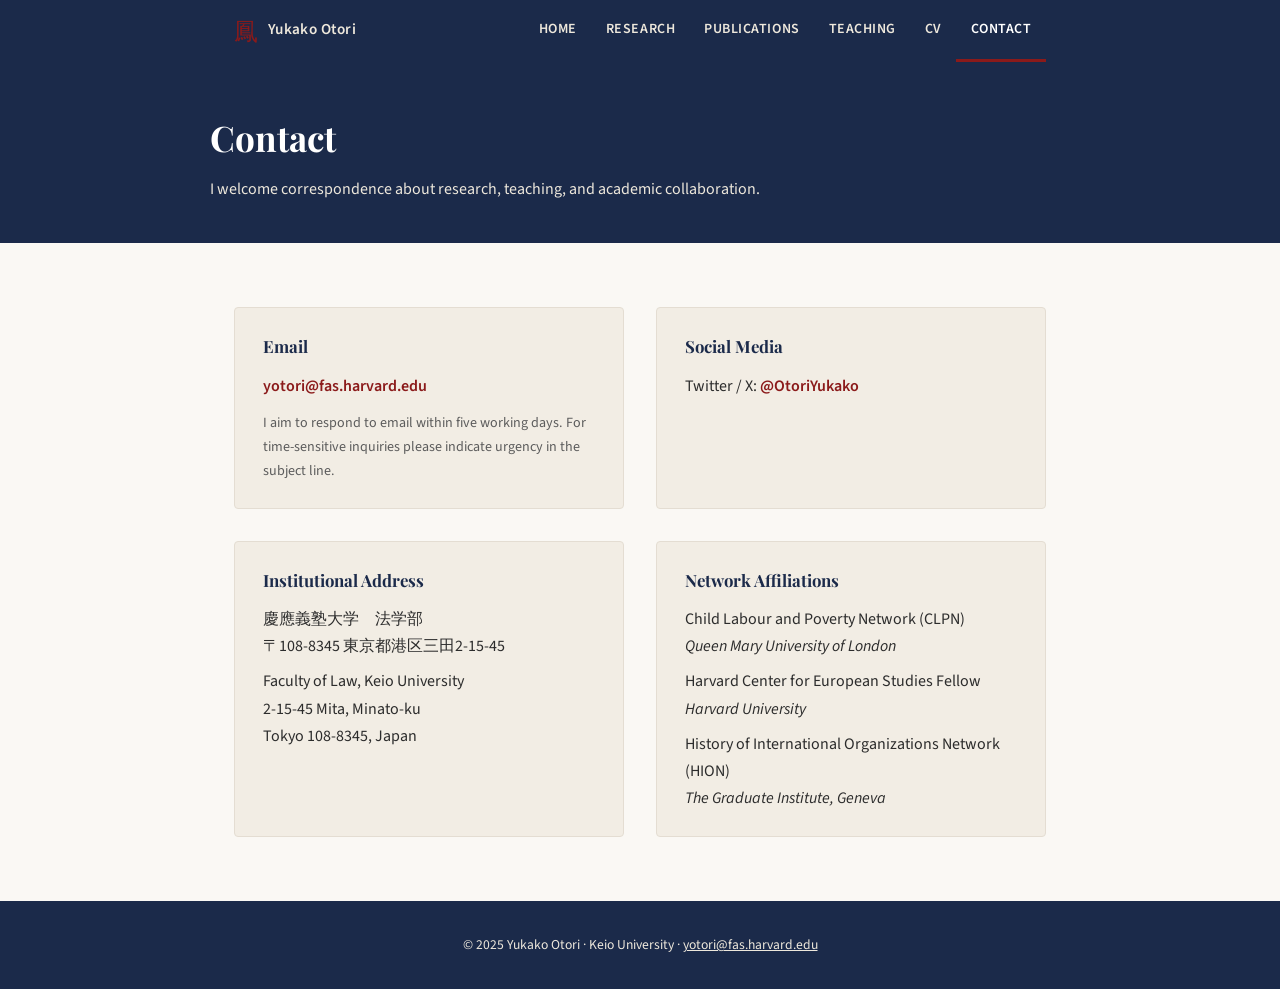
==== contact.html @ ee52f4d5 "Initial site: Yukako Otori academic website for GitHub Pages Six-page static site with design system" ====
<!DOCTYPE html>
<html lang="en">
<head>
  <meta charset="UTF-8">
  <meta name="viewport" content="width=device-width, initial-scale=1.0">
  <title>Contact — Yukako Otori</title>
  <meta name="description" content="Contact information for Yukako Otori, Associate Professor at Keio University.">
  <link rel="preconnect" href="https://fonts.googleapis.com">
  <link rel="preconnect" href="https://fonts.gstatic.com" crossorigin>
  <link href="https://fonts.googleapis.com/css2?family=Playfair+Display:ital,wght@0,400;0,600;0,700;1,400&family=Source+Sans+3:ital,wght@0,300;0,400;0,600;1,400&display=swap" rel="stylesheet">
  <link rel="stylesheet" href="assets/css/style.css">
</head>
<body>
  <a class="skip-link" href="#main-content">Skip to main content</a>

  <nav role="navigation" aria-label="Primary navigation">
    <div class="nav-inner">
      <a href="index.html" class="nav-brand" aria-label="Yukako Otori — Home">
        <span class="kanji" aria-hidden="true">鳳</span>
        <span class="name">Yukako Otori</span>
      </a>
      <button class="nav-toggle" id="nav-toggle" aria-expanded="false" aria-controls="nav-links" aria-label="Toggle navigation menu">
        <span class="hamburger" aria-hidden="true">
          <span></span><span></span><span></span>
        </span>
      </button>
      <ul class="nav-links" id="nav-links" role="list">
        <li><a href="index.html">Home</a></li>
        <li><a href="research.html">Research</a></li>
        <li><a href="publications.html">Publications</a></li>
        <li><a href="teaching.html">Teaching</a></li>
        <li><a href="cv.html">CV</a></li>
        <li><a href="contact.html" aria-current="page">Contact</a></li>
      </ul>
    </div>
  </nav>

  <header class="page-header" role="banner">
    <h1>Contact</h1>
    <p>I welcome correspondence about research, teaching, and academic collaboration.</p>
  </header>

  <main id="main-content">
    <div class="container">

      <div class="contact-grid mt-2">

        <div class="contact-card">
          <h3>Email</h3>
          <p><a href="mailto:yotori@fas.harvard.edu">yotori@fas.harvard.edu</a></p>
          <p style="font-size:0.88rem; color:var(--muted); margin-top:0.75rem;">
            I aim to respond to email within five working days. For time-sensitive inquiries please
            indicate urgency in the subject line.
          </p>
        </div>

        <div class="contact-card">
          <h3>Social Media</h3>
          <p>
            Twitter / X:
            <a href="https://twitter.com/OtoriYukako" target="_blank" rel="noopener noreferrer">@OtoriYukako</a>
          </p>
        </div>

        <div class="contact-card">
          <h3>Institutional Address</h3>
          <p lang="ja">
            慶應義塾大学　法学部<br>
            〒108-8345 東京都港区三田2-15-45
          </p>
          <p>
            Faculty of Law, Keio University<br>
            2-15-45 Mita, Minato-ku<br>
            Tokyo 108-8345, Japan
          </p>
        </div>

        <div class="contact-card">
          <h3>Network Affiliations</h3>
          <p>
            Child Labour and Poverty Network (CLPN)<br>
            <em>Queen Mary University of London</em>
          </p>
          <p>
            Harvard Center for European Studies Fellow<br>
            <em>Harvard University</em>
          </p>
          <p>
            History of International Organizations Network (HION)<br>
            <em>The Graduate Institute, Geneva</em>
          </p>
        </div>

      </div>

    </div>
  </main>

  <footer role="contentinfo">
    <p>&copy; <time datetime="2025">2025</time> Yukako Otori &middot; Keio University &middot;
      <a href="mailto:yotori@fas.harvard.edu">yotori@fas.harvard.edu</a>
    </p>
  </footer>

  <script src="assets/js/nav.js"></script>
</body>
</html>
---- assets/css/style.css ----
/* ============================================================
   Yukako Otori — Academic Website Design System
   ============================================================ */

/* --- Google Fonts --- */
@import url('https://fonts.googleapis.com/css2?family=Playfair+Display:ital,wght@0,400;0,600;0,700;1,400&family=Source+Sans+3:ital,wght@0,300;0,400;0,600;1,400&display=swap');

/* --- Custom Properties --- */
:root {
  --ivory:    #FAF8F4;
  --ivory-alt:#F2EDE4;
  --navy:     #1B2A4A;
  --crimson:  #8B1A1A;
  --text:     #2C2C2C;
  --muted:    #5C5C5C;
  --nav-text: #EEE8DC;
  --radius:   4px;
  --max-w:    860px;
  --nav-h:    60px;
}

/* --- Reset --- */
*, *::before, *::after { box-sizing: border-box; margin: 0; padding: 0; }

html { scroll-behavior: smooth; }

body {
  background: var(--ivory);
  color: var(--text);
  font-family: 'Source Sans 3', system-ui, sans-serif;
  font-size: 1rem;
  line-height: 1.7;
  -webkit-font-smoothing: antialiased;
}

/* --- Accessibility: Skip Link --- */
.skip-link {
  position: absolute;
  top: -999px;
  left: 0;
  background: var(--crimson);
  color: #fff;
  padding: 0.5rem 1rem;
  z-index: 1000;
  font-size: 0.9rem;
  text-decoration: none;
  border-radius: 0 0 var(--radius) var(--radius);
}
.skip-link:focus { top: 0; }

/* --- Focus Visible --- */
*:focus-visible {
  outline: 3px solid var(--crimson);
  outline-offset: 2px;
}
*:focus:not(:focus-visible) { outline: none; }

/* --- Navigation --- */
nav[role="navigation"] {
  position: sticky;
  top: 0;
  z-index: 100;
  background: var(--navy);
  height: var(--nav-h);
  display: flex;
  align-items: center;
}

.nav-inner {
  max-width: var(--max-w);
  margin: 0 auto;
  padding: 0 1.5rem;
  width: 100%;
  display: flex;
  align-items: center;
  justify-content: space-between;
}

.nav-brand {
  display: flex;
  align-items: center;
  gap: 0.6rem;
  text-decoration: none;
}

.nav-brand .kanji {
  font-family: 'Playfair Display', Georgia, serif;
  font-size: 1.5rem;
  color: var(--crimson);
  line-height: 1;
}

.nav-brand .name {
  font-family: 'Source Sans 3', sans-serif;
  font-size: 0.95rem;
  font-weight: 600;
  color: var(--nav-text);
  letter-spacing: 0.03em;
}

.nav-links {
  display: flex;
  list-style: none;
  gap: 0;
}

.nav-links a {
  display: block;
  padding: 0 0.9rem;
  line-height: var(--nav-h);
  color: var(--nav-text);
  text-decoration: none;
  font-size: 0.875rem;
  font-weight: 600;
  letter-spacing: 0.04em;
  text-transform: uppercase;
  border-bottom: 3px solid transparent;
  transition: border-color 0.15s, color 0.15s;
}

.nav-links a:hover,
.nav-links a[aria-current="page"] {
  color: #fff;
  border-bottom-color: var(--crimson);
}

/* Hamburger */
.nav-toggle {
  display: none;
  background: none;
  border: none;
  cursor: pointer;
  padding: 8px;
  min-width: 44px;
  min-height: 44px;
  align-items: center;
  justify-content: center;
}

.hamburger {
  display: flex;
  flex-direction: column;
  gap: 5px;
}

.hamburger span {
  display: block;
  width: 22px;
  height: 2px;
  background: var(--nav-text);
  border-radius: 2px;
  transition: transform 0.2s, opacity 0.2s;
}

.nav-toggle[aria-expanded="true"] .hamburger span:nth-child(1) {
  transform: translateY(7px) rotate(45deg);
}
.nav-toggle[aria-expanded="true"] .hamburger span:nth-child(2) {
  opacity: 0;
}
.nav-toggle[aria-expanded="true"] .hamburger span:nth-child(3) {
  transform: translateY(-7px) rotate(-45deg);
}

/* --- Container --- */
.container {
  max-width: var(--max-w);
  margin: 0 auto;
  padding: 0 1.5rem;
}

/* --- Hero --- */
.hero {
  background: var(--ivory);
  padding: 4rem 1.5rem;
}

.hero-inner {
  max-width: var(--max-w);
  margin: 0 auto;
  display: grid;
  grid-template-columns: 1fr 280px;
  gap: 3rem;
  align-items: center;
}

.hero-text h1 {
  font-family: 'Playfair Display', Georgia, serif;
  font-size: 2.6rem;
  line-height: 1.15;
  color: var(--navy);
  margin-bottom: 0.25rem;
}

.hero-text .subtitle {
  font-size: 1.05rem;
  color: var(--crimson);
  font-weight: 600;
  letter-spacing: 0.02em;
  margin-bottom: 1.25rem;
}

.hero-text p {
  color: var(--text);
  font-size: 1rem;
  max-width: 540px;
}

.hero-image-wrap {
  filter: drop-shadow(0 4px 20px rgba(27, 42, 74, 0.18));
}

.hero-image-wrap picture,
.hero-image-wrap img {
  width: 100%;
  height: auto;
  display: block;
  border-radius: 3px;
}

/* --- News Strip --- */
.news-strip {
  background: var(--ivory-alt);
  border-top: 1px solid #E4DDD2;
  padding: 2.5rem 1.5rem;
}

.news-strip h2 {
  font-family: 'Playfair Display', Georgia, serif;
  font-size: 1.4rem;
  color: var(--navy);
  margin-bottom: 1.25rem;
}

.news-list {
  list-style: none;
  display: flex;
  flex-direction: column;
  gap: 0.85rem;
}

.news-list li {
  display: flex;
  gap: 1rem;
  align-items: baseline;
  font-size: 0.95rem;
}

.news-list time {
  color: var(--muted);
  font-size: 0.8rem;
  font-weight: 600;
  letter-spacing: 0.04em;
  text-transform: uppercase;
  white-space: nowrap;
  min-width: 90px;
}

/* --- Page Header --- */
.page-header {
  background: var(--navy);
  padding: 3rem 1.5rem 2.5rem;
}

.page-header h1 {
  font-family: 'Playfair Display', Georgia, serif;
  font-size: 2.2rem;
  color: #fff;
  max-width: var(--max-w);
  margin: 0 auto;
}

.page-header p {
  color: var(--nav-text);
  max-width: var(--max-w);
  margin: 0.5rem auto 0;
  font-size: 1rem;
}

/* --- Main Content --- */
main {
  padding: 3rem 1.5rem 4rem;
}

/* --- Section titles --- */
h2.section-title {
  font-family: 'Playfair Display', Georgia, serif;
  font-size: 1.6rem;
  color: var(--navy);
  margin-bottom: 1.25rem;
  padding-bottom: 0.5rem;
  border-bottom: 2px solid var(--ivory-alt);
}

h3.sub-title {
  font-family: 'Playfair Display', Georgia, serif;
  font-size: 1.15rem;
  color: var(--navy);
  margin-bottom: 0.5rem;
}

/* --- Research page --- */
.research-section {
  margin-bottom: 3rem;
}

.book-card {
  background: var(--ivory-alt);
  border-left: 4px solid var(--crimson);
  border-radius: 0 var(--radius) var(--radius) 0;
  padding: 1.5rem 1.75rem;
  margin-bottom: 1.5rem;
}

.book-card h3 {
  font-family: 'Playfair Display', Georgia, serif;
  font-size: 1.2rem;
  color: var(--navy);
  margin-bottom: 0.5rem;
}

.book-card .book-status {
  display: inline-block;
  background: var(--crimson);
  color: #fff;
  font-size: 0.72rem;
  font-weight: 700;
  letter-spacing: 0.08em;
  text-transform: uppercase;
  padding: 0.2em 0.6em;
  border-radius: 2px;
  margin-bottom: 0.75rem;
}

.interests-list {
  list-style: none;
  display: flex;
  flex-wrap: wrap;
  gap: 0.5rem;
  margin-top: 0.75rem;
}

.interests-list li {
  background: var(--navy);
  color: var(--nav-text);
  font-size: 0.8rem;
  font-weight: 600;
  letter-spacing: 0.04em;
  padding: 0.3em 0.75em;
  border-radius: 20px;
}

.network-grid {
  display: grid;
  grid-template-columns: repeat(auto-fit, minmax(220px, 1fr));
  gap: 1rem;
  margin-top: 0.75rem;
}

.network-card {
  background: var(--ivory-alt);
  border: 1px solid #E4DDD2;
  border-radius: var(--radius);
  padding: 1rem 1.25rem;
}

.network-card strong {
  display: block;
  color: var(--navy);
  font-size: 0.9rem;
  margin-bottom: 0.2rem;
}

.network-card span {
  color: var(--muted);
  font-size: 0.83rem;
}

/* --- Publications --- */
.pub-section {
  margin-bottom: 3rem;
}

.pub-lang-label {
  display: inline-block;
  font-size: 0.72rem;
  font-weight: 700;
  letter-spacing: 0.08em;
  text-transform: uppercase;
  padding: 0.2em 0.6em;
  border-radius: 2px;
  margin-bottom: 1rem;
}

.pub-lang-label.en { background: var(--navy); color: var(--nav-text); }
.pub-lang-label.ja { background: var(--crimson); color: #fff; }

.pub-list {
  list-style: none;
  display: flex;
  flex-direction: column;
  gap: 1.5rem;
}

.pub-item {
  padding-bottom: 1.5rem;
  border-bottom: 1px solid #E4DDD2;
}

.pub-item:last-child { border-bottom: none; }

.pub-item .pub-authors {
  font-size: 0.9rem;
  color: var(--muted);
}

.pub-item .pub-title {
  font-family: 'Playfair Display', Georgia, serif;
  font-size: 1.05rem;
  color: var(--navy);
  margin: 0.1rem 0;
}

.pub-item .pub-venue {
  font-size: 0.9rem;
  color: var(--text);
  font-style: italic;
}

.pub-item .pub-note {
  font-size: 0.85rem;
  color: var(--muted);
  margin-top: 0.25rem;
}

.pub-item .pub-badge {
  display: inline-block;
  background: var(--ivory-alt);
  border: 1px solid #E4DDD2;
  color: var(--crimson);
  font-size: 0.72rem;
  font-weight: 700;
  letter-spacing: 0.06em;
  text-transform: uppercase;
  padding: 0.2em 0.6em;
  border-radius: 2px;
  margin-top: 0.4rem;
}

/* --- Teaching --- */
.teaching-section { margin-bottom: 2.5rem; }

.course-table {
  width: 100%;
  border-collapse: collapse;
  font-size: 0.9rem;
  margin-top: 0.75rem;
}

.course-table th {
  background: var(--navy);
  color: var(--nav-text);
  text-align: left;
  padding: 0.6rem 0.75rem;
  font-size: 0.8rem;
  font-weight: 700;
  letter-spacing: 0.04em;
  text-transform: uppercase;
}

.course-table td {
  padding: 0.6rem 0.75rem;
  border-bottom: 1px solid #E4DDD2;
  vertical-align: top;
}

.course-table tr:nth-child(even) td { background: var(--ivory-alt); }

.philosophy-block {
  background: var(--ivory-alt);
  border-left: 4px solid var(--navy);
  padding: 1.25rem 1.5rem;
  border-radius: 0 var(--radius) var(--radius) 0;
  font-style: italic;
  color: var(--text);
  margin-top: 0.75rem;
}

/* --- CV --- */
.cv-download-bar {
  background: var(--ivory-alt);
  border: 1px solid #E4DDD2;
  border-radius: var(--radius);
  padding: 1rem 1.5rem;
  display: flex;
  align-items: center;
  justify-content: space-between;
  gap: 1rem;
  margin-bottom: 2.5rem;
}

.btn {
  display: inline-block;
  background: var(--navy);
  color: var(--nav-text);
  padding: 0.6rem 1.4rem;
  border-radius: var(--radius);
  text-decoration: none;
  font-size: 0.875rem;
  font-weight: 700;
  letter-spacing: 0.04em;
  text-transform: uppercase;
  transition: background 0.15s;
  min-height: 44px;
  line-height: 1.6;
}

.btn:hover { background: var(--crimson); }

.cv-section { margin-bottom: 2.5rem; }

.cv-section h2 {
  font-family: 'Playfair Display', Georgia, serif;
  font-size: 1.35rem;
  color: var(--navy);
  border-bottom: 2px solid var(--crimson);
  padding-bottom: 0.4rem;
  margin-bottom: 1rem;
}

.cv-entry {
  display: grid;
  grid-template-columns: 110px 1fr;
  gap: 0.5rem 1.5rem;
  margin-bottom: 1rem;
  align-items: baseline;
}

.cv-entry .cv-year {
  color: var(--muted);
  font-size: 0.85rem;
  font-weight: 600;
  text-align: right;
  padding-top: 0.05rem;
}

.cv-entry .cv-detail strong { color: var(--navy); }
.cv-entry .cv-detail em { color: var(--muted); font-style: normal; }
.cv-entry .cv-detail p { font-size: 0.92rem; }

/* --- Contact --- */
.contact-grid {
  display: grid;
  grid-template-columns: 1fr 1fr;
  gap: 2rem;
  margin-top: 0.5rem;
}

.contact-card {
  background: var(--ivory-alt);
  border: 1px solid #E4DDD2;
  border-radius: var(--radius);
  padding: 1.5rem 1.75rem;
}

.contact-card h3 {
  font-family: 'Playfair Display', Georgia, serif;
  font-size: 1.05rem;
  color: var(--navy);
  margin-bottom: 0.75rem;
}

.contact-card a {
  color: var(--crimson);
  text-decoration: none;
  font-weight: 600;
}

.contact-card a:hover { text-decoration: underline; }

.contact-card p + p { margin-top: 0.5rem; }

/* --- Footer --- */
footer[role="contentinfo"] {
  background: var(--navy);
  color: var(--nav-text);
  text-align: center;
  padding: 2rem 1.5rem;
  font-size: 0.85rem;
}

footer a {
  color: var(--nav-text);
  text-decoration: underline;
}

/* --- Utility --- */
.mt-1 { margin-top: 0.5rem; }
.mt-2 { margin-top: 1rem; }
.mt-3 { margin-top: 1.5rem; }
.mt-4 { margin-top: 2rem; }
p + p { margin-top: 0.75rem; }

/* --- Responsive: Tablet (≤768px) --- */
@media (max-width: 768px) {
  .hero-inner {
    grid-template-columns: 1fr;
  }

  .hero-image-wrap {
    max-width: 260px;
    margin: 0 auto;
    order: -1;
  }

  .hero-text h1 { font-size: 2rem; }

  .contact-grid {
    grid-template-columns: 1fr;
  }

  .cv-entry {
    grid-template-columns: 80px 1fr;
  }

  .network-grid {
    grid-template-columns: 1fr;
  }
}

/* --- Responsive: Mobile (≤600px) --- */
@media (max-width: 600px) {
  :root { --nav-h: 56px; }

  .nav-toggle {
    display: flex;
  }

  .nav-links {
    display: none;
    position: absolute;
    top: var(--nav-h);
    left: 0;
    right: 0;
    background: var(--navy);
    flex-direction: column;
    padding: 0.5rem 0 1rem;
    border-top: 1px solid rgba(255,255,255,0.1);
  }

  .nav-links.open { display: flex; }

  .nav-links a {
    line-height: 1;
    padding: 0.85rem 1.5rem;
    border-bottom: none;
    border-left: 3px solid transparent;
    font-size: 0.9rem;
  }

  .nav-links a:hover,
  .nav-links a[aria-current="page"] {
    border-left-color: var(--crimson);
    border-bottom-color: transparent;
  }

  .hero { padding: 2.5rem 1rem; }
  .hero-text h1 { font-size: 1.75rem; }

  main { padding: 2rem 1rem 3rem; }

  .page-header { padding: 2rem 1rem 1.75rem; }
  .page-header h1 { font-size: 1.75rem; }

  .cv-download-bar {
    flex-direction: column;
    align-items: flex-start;
  }

  .course-table { font-size: 0.82rem; }

  .news-list li { flex-direction: column; gap: 0.2rem; }
}
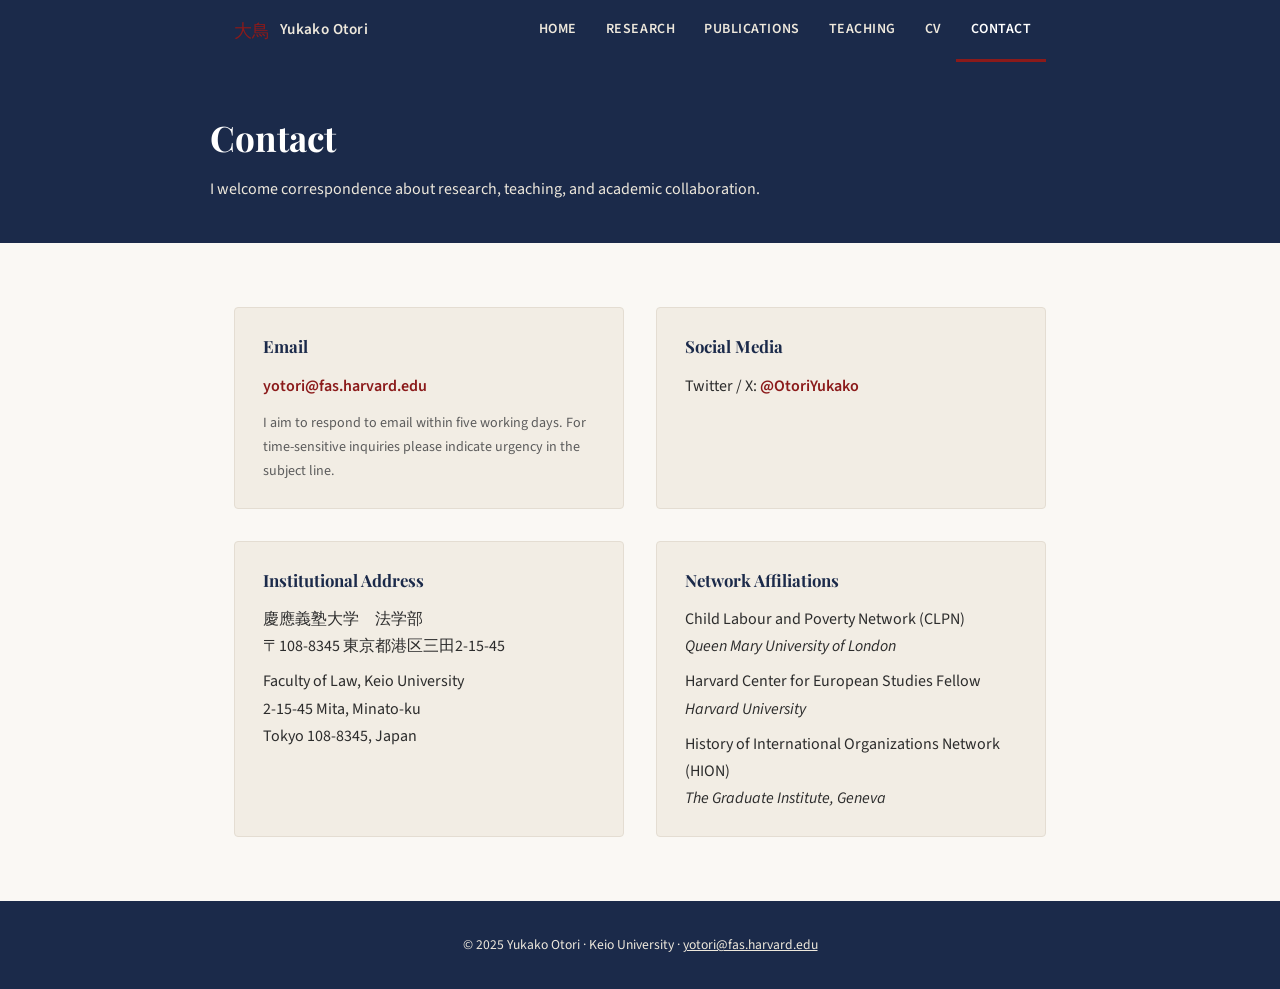
==== commit 926aa633: "Replace nav brand mark 鳳 with correct surname 大鳥 Co-Authored-By: Claude Sonnet 4.6 <noreply@anthropi" ====
--- a/contact.html
+++ b/contact.html
@@ -16,7 +16,7 @@
   <nav role="navigation" aria-label="Primary navigation">
     <div class="nav-inner">
       <a href="index.html" class="nav-brand" aria-label="Yukako Otori — Home">
-        <span class="kanji" aria-hidden="true">鳳</span>
+        <span class="kanji" aria-hidden="true">大鳥</span>
         <span class="name">Yukako Otori</span>
       </a>
       <button class="nav-toggle" id="nav-toggle" aria-expanded="false" aria-controls="nav-links" aria-label="Toggle navigation menu">
--- a/assets/css/style.css
+++ b/assets/css/style.css
@@ -85,7 +85,7 @@
 
 .nav-brand .kanji {
   font-family: 'Playfair Display', Georgia, serif;
-  font-size: 1.5rem;
+  font-size: 1.15rem;
   color: var(--crimson);
   line-height: 1;
 }
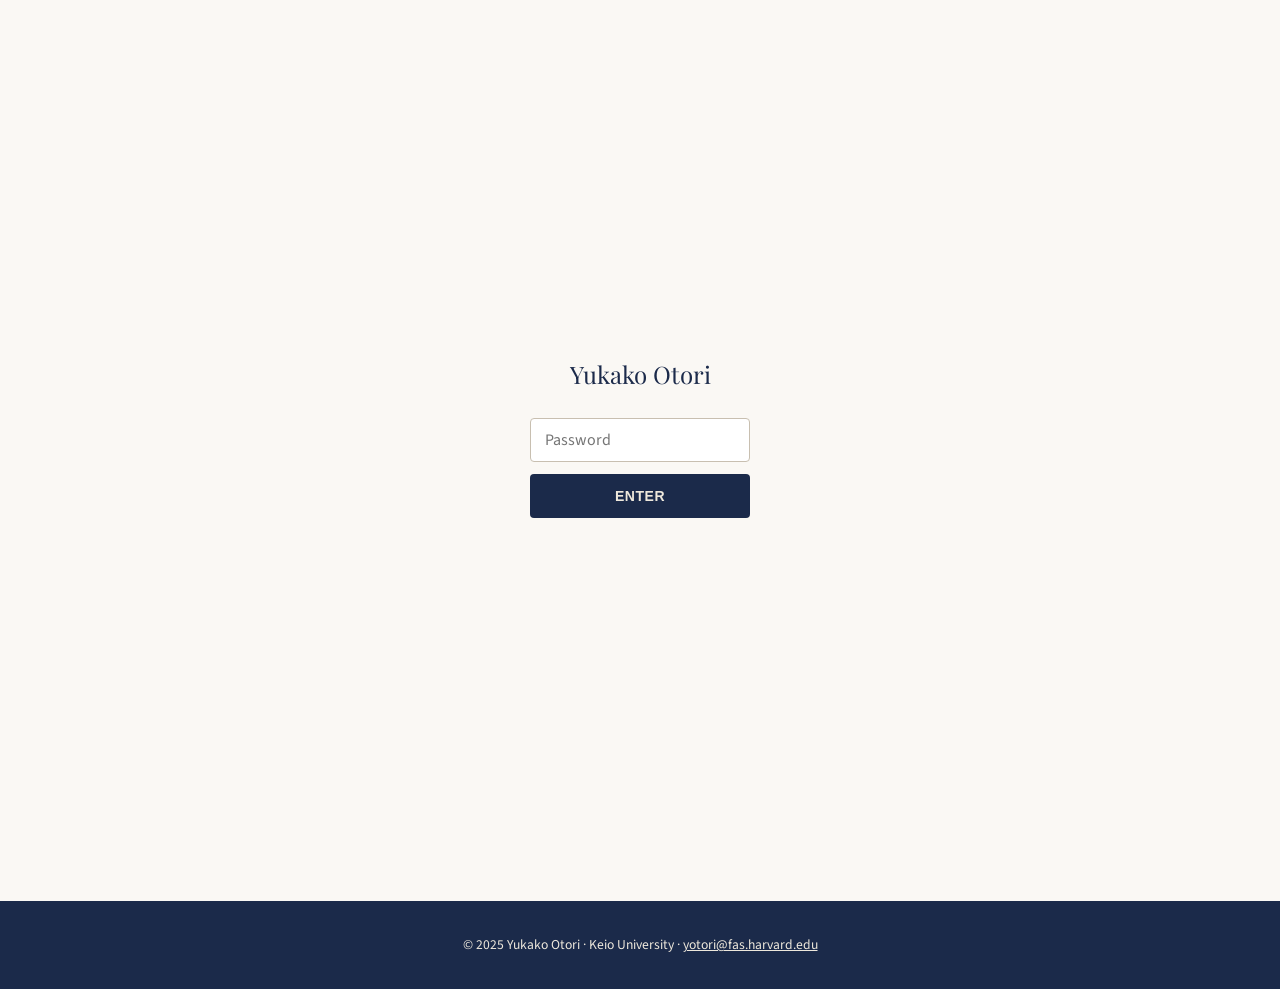
==== commit 4683091e: "Restore full site with corrections + password gate - Correct faculty: Law → Letters (文学部) throughout" ====
--- a/contact.html
+++ b/contact.html
@@ -11,6 +11,18 @@
   <link rel="stylesheet" href="assets/css/style.css">
 </head>
 <body>
+
+  <div id="auth-gate" hidden>
+    <div class="auth-box">
+      <h2>Yukako Otori</h2>
+      <form id="auth-form" novalidate>
+        <input type="password" id="auth-input" placeholder="Password" autocomplete="off" aria-label="Password" required>
+        <button type="submit">Enter</button>
+      </form>
+      <p id="auth-error" role="alert"></p>
+    </div>
+  </div>
+
   <a class="skip-link" href="#main-content">Skip to main content</a>
 
   <nav role="navigation" aria-label="Primary navigation">
@@ -65,11 +77,11 @@
         <div class="contact-card">
           <h3>Institutional Address</h3>
           <p lang="ja">
-            慶應義塾大学　法学部<br>
+            慶應義塾大学　文学部<br>
             〒108-8345 東京都港区三田2-15-45
           </p>
           <p>
-            Faculty of Law, Keio University<br>
+            Faculty of Letters, Keio University<br>
             2-15-45 Mita, Minato-ku<br>
             Tokyo 108-8345, Japan
           </p>
@@ -102,6 +114,7 @@
     </p>
   </footer>
 
+  <script src="assets/js/auth.js"></script>
   <script src="assets/js/nav.js"></script>
 </body>
 </html>
--- a/assets/css/style.css
+++ b/assets/css/style.css
@@ -681,3 +681,72 @@
 
   .news-list li { flex-direction: column; gap: 0.2rem; }
 }
+
+/* --- Auth Gate --- */
+#auth-gate {
+  position: fixed;
+  inset: 0;
+  background: var(--ivory);
+  display: flex;
+  align-items: center;
+  justify-content: center;
+  z-index: 9999;
+}
+
+.auth-box {
+  text-align: center;
+  padding: 2rem;
+}
+
+.auth-box h2 {
+  font-family: 'Playfair Display', Georgia, serif;
+  font-size: 1.5rem;
+  color: var(--navy);
+  margin-bottom: 1.5rem;
+  font-weight: 400;
+}
+
+.auth-box input[type="password"] {
+  display: block;
+  width: 220px;
+  margin: 0 auto 0.75rem;
+  padding: 0.6rem 0.85rem;
+  border: 1px solid #C8BFB0;
+  border-radius: var(--radius);
+  font-size: 1rem;
+  font-family: inherit;
+  background: #fff;
+  color: var(--text);
+}
+
+.auth-box input[type="password"]:focus-visible {
+  outline: 3px solid var(--crimson);
+  outline-offset: 2px;
+}
+
+.auth-box button {
+  display: block;
+  width: 220px;
+  margin: 0 auto;
+  padding: 0.65rem;
+  background: var(--navy);
+  color: var(--nav-text);
+  border: none;
+  border-radius: var(--radius);
+  font-size: 0.875rem;
+  font-weight: 700;
+  letter-spacing: 0.04em;
+  text-transform: uppercase;
+  cursor: pointer;
+  transition: background 0.15s;
+  min-height: 44px;
+}
+
+.auth-box button:hover { background: var(--crimson); }
+
+#auth-error {
+  color: var(--crimson);
+  font-size: 0.875rem;
+  margin-top: 0.75rem;
+  min-height: 1.2em;
+}
